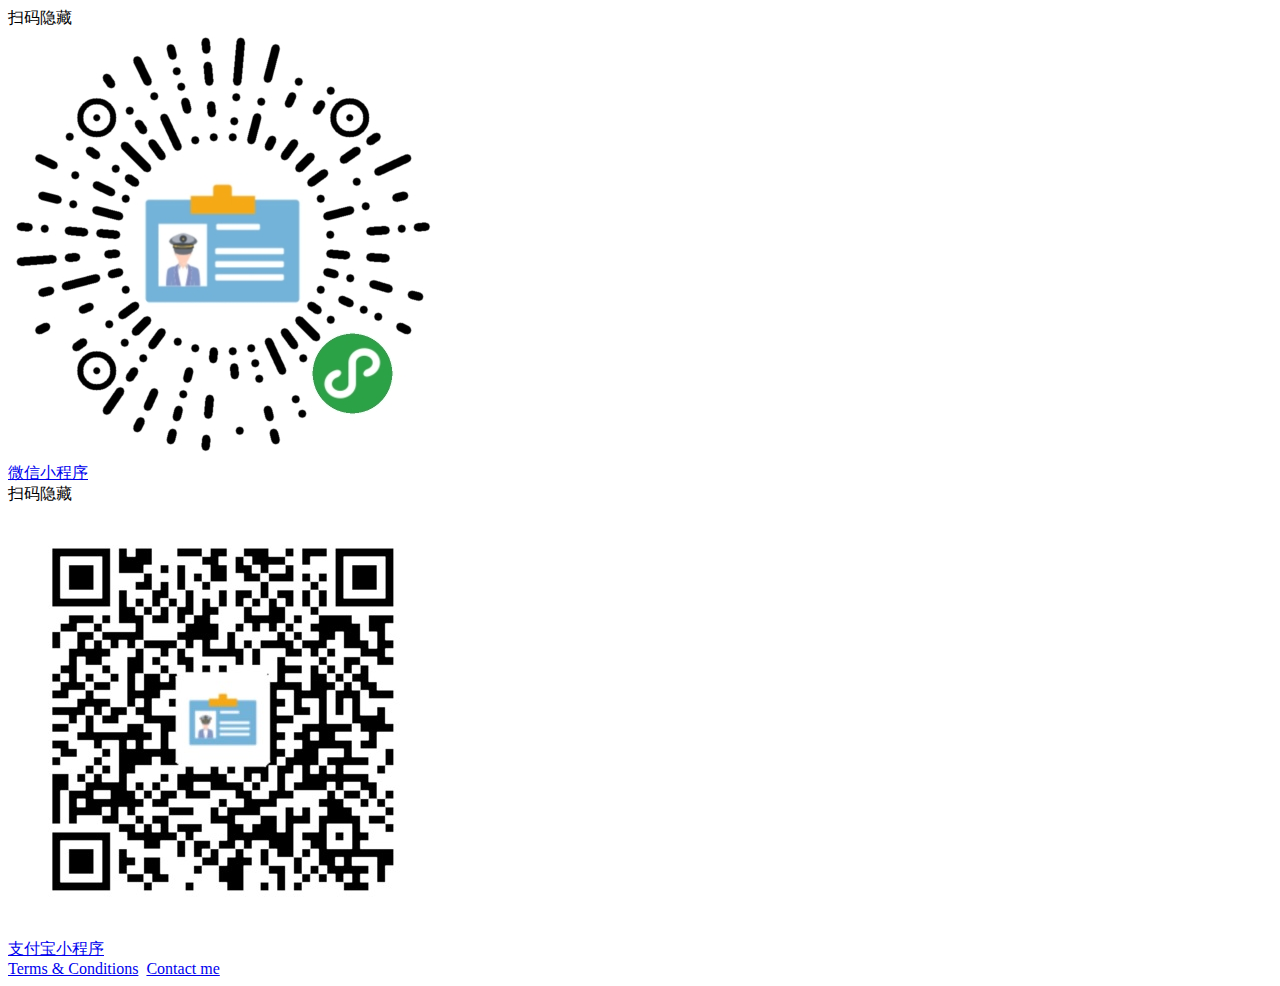
==== index.html @ 6464e04f "Add files via upload" ====
<!DOCTYPE html>
<html lang="en">
<head>
    <meta charset="utf-8">
    <title>Cwamp</title>
    <meta http-equiv="X-UA-Compatible" content="IE=edge">
    <meta name="viewport" content="width=device-width,initial-scale=1.0">
    <link rel="icon" href="https://apps.upcwangying.com/rn/demo/image.57x57.png">
    <link href="https://apps.upcwangying.com/assets/css/app.css" rel="stylesheet" type="text/css" media="all" />
    <link href="https://apps.upcwangying.com/assets/css/demo.css" rel="stylesheet" type="text/css" media="all" />
</head>
<body>
    <div class="wrapper">
        <div class="container">
            <div class="img-container" onmouseenter="onMouseEnter(this)" onmouseleave="onMouseLeave(this)">
                <div id="overlay" class="hidden">
                    <span>扫码隐藏</span>
                </div>
                <img src="./wechat-code.jpg" />
            </div>
            <a href="#" target="_blank" class="title">微信小程序</a>
        </div>
        <div class="container">
            <div class="img-container" onmouseenter="onMouseEnter(this)" onmouseleave="onMouseLeave(this)">
                <div id="overlay" class="hidden">
                    <span>扫码隐藏</span>
                </div>
                <img src="./alipay-code.jpg" />
            </div>
            <a href="#" target="_blank" class="title">支付宝小程序</a>
        </div>
    </div>
    <div class="terms-wrapper">
        <a class="terms" href="./terms-and-conditions.html">Terms &amp; Conditions</a>&nbsp;&nbsp;<a href="mailto:me@upcwangying.com">Contact me</a>
    </div>
</body>
<script type="text/javascript">
    function onMouseEnter(ele) {
        const overlay = ele.firstElementChild;
        overlay.className = "overlay";
    }

    function onMouseLeave(ele) {
        const overlay = ele.firstElementChild;
        overlay.className = "hidden";
    }
</script>
</html>
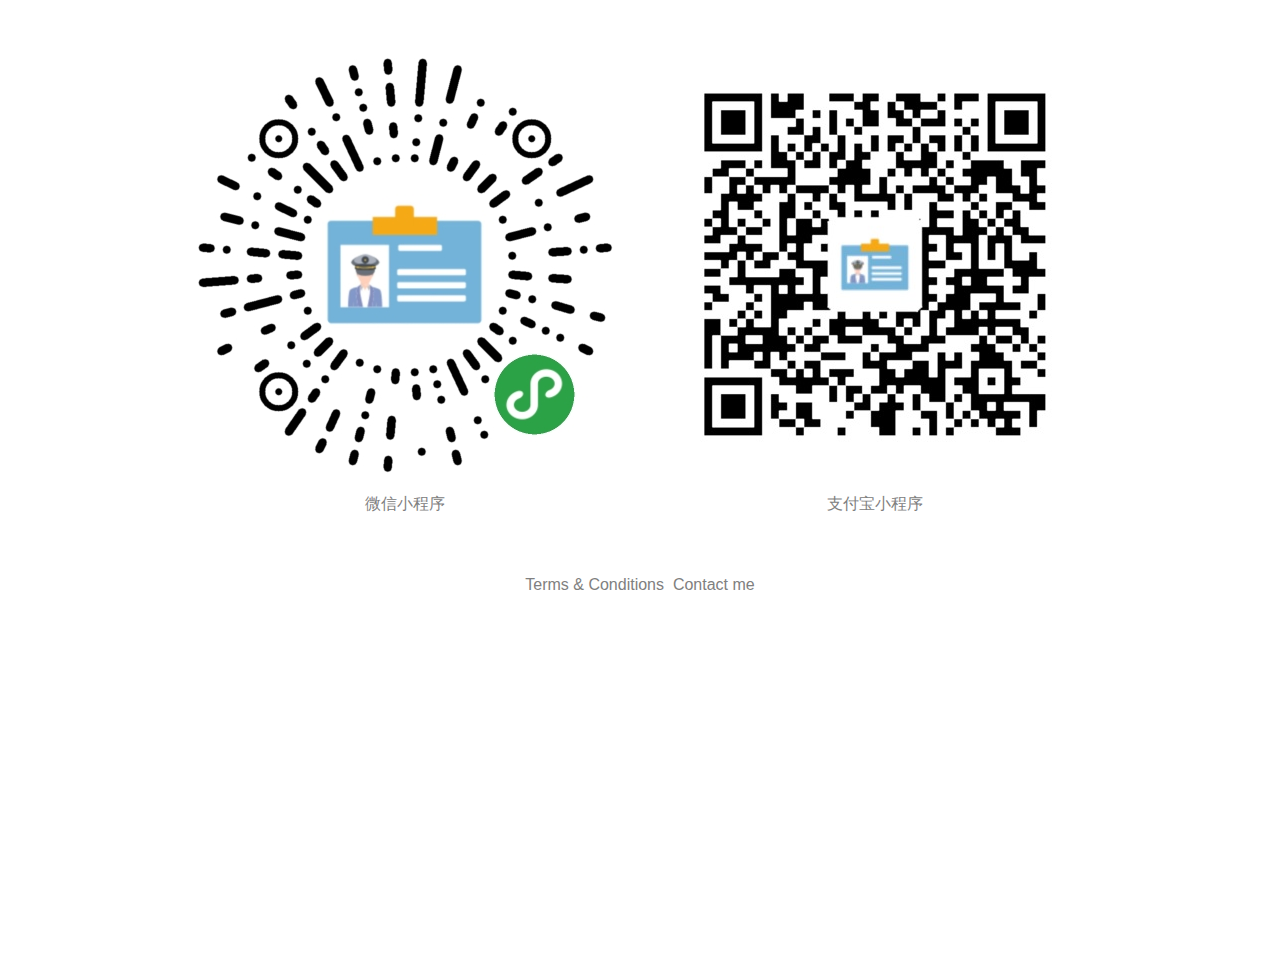
==== commit 19db5638: "Add files via upload" ====
--- a/index.html
+++ b/index.html
@@ -6,8 +6,8 @@
     <meta http-equiv="X-UA-Compatible" content="IE=edge">
     <meta name="viewport" content="width=device-width,initial-scale=1.0">
     <link rel="icon" href="https://apps.upcwangying.com/rn/demo/image.57x57.png">
-    <link href="https://apps.upcwangying.com/assets/css/app.css" rel="stylesheet" type="text/css" media="all" />
-    <link href="https://apps.upcwangying.com/assets/css/demo.css" rel="stylesheet" type="text/css" media="all" />
+    <link href="./app.css" rel="stylesheet" type="text/css" media="all" />
+    <link href="./demo.css" rel="stylesheet" type="text/css" media="all" />
 </head>
 <body>
     <div class="wrapper">
--- a/app.css
+++ b/app.css
@@ -0,0 +1,70 @@
+html, body {
+    font-family: -apple-system, BlinkMacSystemFont, "Segoe UI", Roboto, Helvetica, Arial, sans-serif, "Apple Color Emoji", "Segoe UI Emoji", "Segoe UI Symbol";
+    color: #2c3e50;
+}
+
+body {
+    display: flex;
+    flex-direction: column;
+    align-items: center;
+    margin: 30px;
+    position: relative;
+}
+
+body.dark {
+    background-color: black;
+    color: #c2ccd0;
+}
+
+.btn {
+    align-self: flex-end;
+    position: absolute;
+    top: 20;
+    right: 20;
+}
+
+h1 {
+    text-align: center;
+}
+
+ol {
+    line-height: 2.5em;
+    padding-left: 2em;
+}
+
+ol {
+    list-style: none; 
+    counter-reset: li
+}
+
+li {
+    font-size: 16px;
+}
+
+li::before {
+    counter-increment: li;
+    content: "." counter(li); 
+    color: #808080;
+    display: inline-block; 
+    width: 1em; 
+    margin-left: -1.5em;
+    margin-right: 0.5em; 
+    text-align: right; 
+    direction: rtl
+}
+
+a {
+    color: #808080;
+    text-decoration: none;
+}
+
+a:hover {
+    color: #f47983;
+}
+
+/* @media (prefers-color-scheme: dark) {
+    html, body {
+        background-color: black;
+        color: #c2ccd0;
+    }
+} */--- a/demo.css
+++ b/demo.css
@@ -0,0 +1,62 @@
+body {
+    position: relative;
+    height: 100vh;
+}
+
+.wrapper {
+    display: flex;
+    flex-direction: row;
+    justify-content: center;
+    align-items: center;
+    flex-wrap: wrap;
+    padding: 0 30px;
+}
+
+.container {
+    display: flex;
+    flex-direction: column;
+    justify-content: center;
+    align-items: center;
+    padding: 20px;
+}
+
+.img-container {
+    position: relative;
+}
+
+.overlay {
+    position: absolute;
+    left: 0;
+    right: 0;
+    z-index: 1000;
+    display: flex;
+    justify-content: center;
+    align-items: center;
+    width: 100%;
+    height: 100%;
+    color: #7f8c8d;
+    background-color: #2c3e50f9;
+}
+
+.title {
+    margin-top: 10px;
+}
+
+.hidden {
+    display: none;
+}
+
+.terms-wrapper {
+    /* position: absolute;
+    left: 0;
+    bottom: 0; */
+    display: flex;
+    height: 100px;
+    justify-content: center;
+    align-items: center;
+    width: 100vw;
+}
+
+.terms {
+    text-align: center;
+}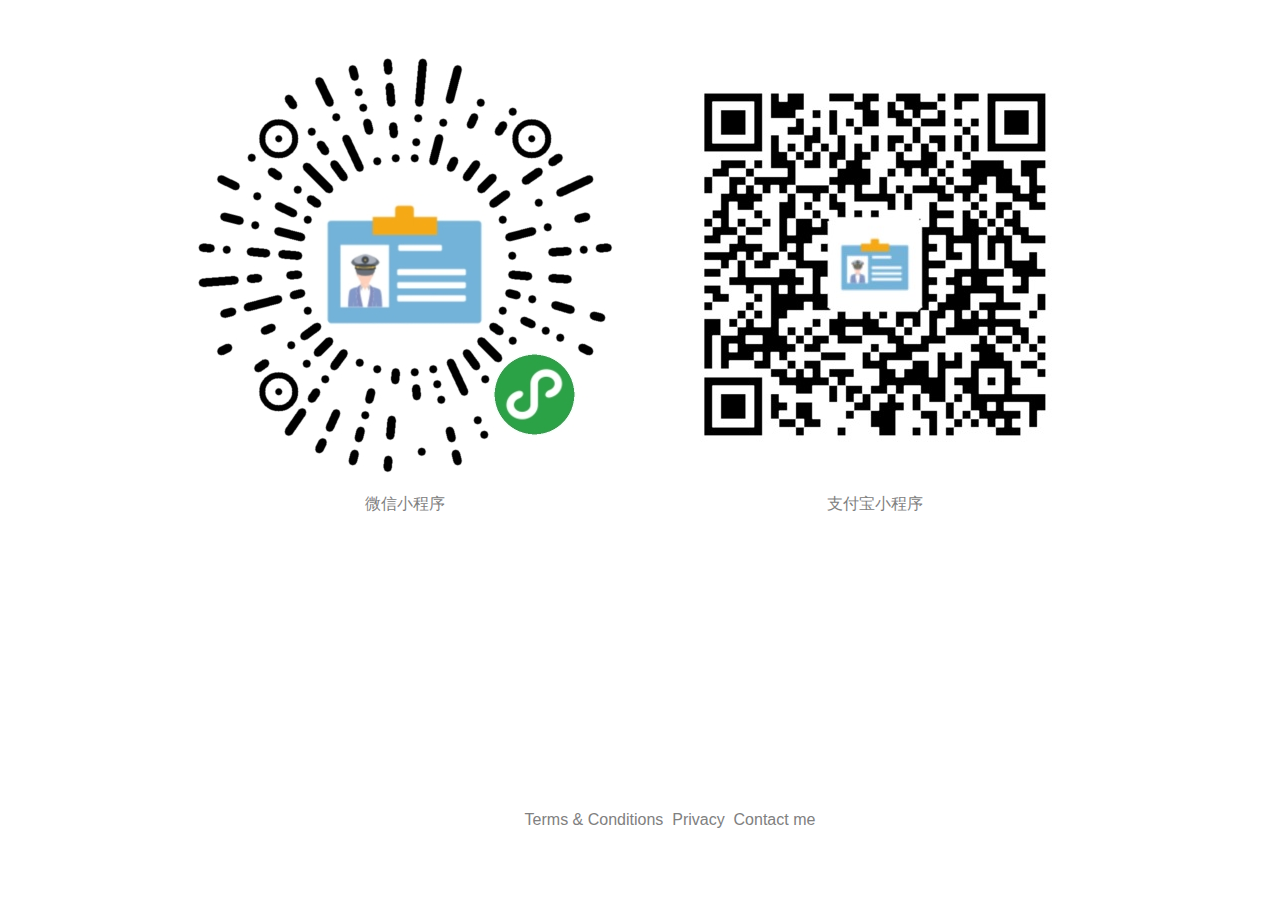
==== commit f69fc07c: "refactor: 代码目录重构" ====
--- a/index.html
+++ b/index.html
@@ -6,8 +6,8 @@
     <meta http-equiv="X-UA-Compatible" content="IE=edge">
     <meta name="viewport" content="width=device-width,initial-scale=1.0">
     <link rel="icon" href="https://apps.upcwangying.com/rn/demo/image.57x57.png">
-    <link href="./app.css" rel="stylesheet" type="text/css" media="all" />
-    <link href="./demo.css" rel="stylesheet" type="text/css" media="all" />
+    <link href="./css/app.css" rel="stylesheet" type="text/css" media="all" />
+    <link href="./css/demo.css" rel="stylesheet" type="text/css" media="all" />
 </head>
 <body>
     <div class="wrapper">
@@ -16,7 +16,7 @@
                 <div id="overlay" class="hidden">
                     <span>扫码隐藏</span>
                 </div>
-                <img src="./wechat-code.jpg" />
+                <img src="./images/wechat-code.jpg" />
             </div>
             <a href="#" target="_blank" class="title">微信小程序</a>
         </div>
@@ -25,13 +25,13 @@
                 <div id="overlay" class="hidden">
                     <span>扫码隐藏</span>
                 </div>
-                <img src="./alipay-code.jpg" />
+                <img src="./images/alipay-code.jpg" />
             </div>
             <a href="#" target="_blank" class="title">支付宝小程序</a>
         </div>
     </div>
     <div class="terms-wrapper">
-        <a class="terms" href="./terms-and-conditions.html">Terms &amp; Conditions</a>&nbsp;&nbsp;<a href="mailto:me@upcwangying.com">Contact me</a>
+        <a class="terms" href="./terms-and-conditions.html">Terms &amp; Conditions</a>&nbsp;&nbsp;<a class="terms" href="./privacy.html">Privacy</a>&nbsp;&nbsp;<a href="mailto:me@upcwangying.com">Contact me</a>
     </div>
 </body>
 <script type="text/javascript">
--- a/css/app.css
+++ b/css/app.css
@@ -0,0 +1,70 @@
+html, body {
+    font-family: -apple-system, BlinkMacSystemFont, "Segoe UI", Roboto, Helvetica, Arial, sans-serif, "Apple Color Emoji", "Segoe UI Emoji", "Segoe UI Symbol";
+    color: #2c3e50;
+}
+
+body {
+    display: flex;
+    flex-direction: column;
+    align-items: center;
+    margin: 30px;
+    position: relative;
+}
+
+body.dark {
+    background-color: black;
+    color: #c2ccd0;
+}
+
+.btn {
+    align-self: flex-end;
+    position: absolute;
+    top: 20;
+    right: 20;
+}
+
+h1 {
+    text-align: center;
+}
+
+ol {
+    line-height: 2.5em;
+    padding-left: 2em;
+}
+
+ol {
+    list-style: none; 
+    counter-reset: li
+}
+
+li {
+    font-size: 16px;
+}
+
+li::before {
+    counter-increment: li;
+    content: "." counter(li); 
+    color: #808080;
+    display: inline-block; 
+    width: 1em; 
+    margin-left: -1.5em;
+    margin-right: 0.5em; 
+    text-align: right; 
+    direction: rtl
+}
+
+a {
+    color: #808080;
+    text-decoration: none;
+}
+
+a:hover {
+    color: #f47983;
+}
+
+/* @media (prefers-color-scheme: dark) {
+    html, body {
+        background-color: black;
+        color: #c2ccd0;
+    }
+} */--- a/css/demo.css
+++ b/css/demo.css
@@ -0,0 +1,62 @@
+body {
+    position: relative;
+    height: calc(100vh - 60px);
+}
+
+.wrapper {
+    display: flex;
+    flex-direction: row;
+    justify-content: center;
+    align-items: center;
+    flex-wrap: wrap;
+    padding: 0 30px;
+}
+
+.container {
+    display: flex;
+    flex-direction: column;
+    justify-content: center;
+    align-items: center;
+    padding: 20px;
+}
+
+.img-container {
+    position: relative;
+}
+
+.overlay {
+    position: absolute;
+    left: 0;
+    right: 0;
+    z-index: 1000;
+    display: flex;
+    justify-content: center;
+    align-items: center;
+    width: 100%;
+    height: 100%;
+    color: #7f8c8d;
+    background-color: #2c3e50f9;
+}
+
+.title {
+    margin-top: 10px;
+}
+
+.hidden {
+    display: none;
+}
+
+.terms-wrapper {
+    position: absolute;
+    left: 0;
+    bottom: 0;
+    display: flex;
+    height: 100px;
+    justify-content: center;
+    align-items: center;
+    width: 100vw;
+}
+
+.terms {
+    text-align: center;
+}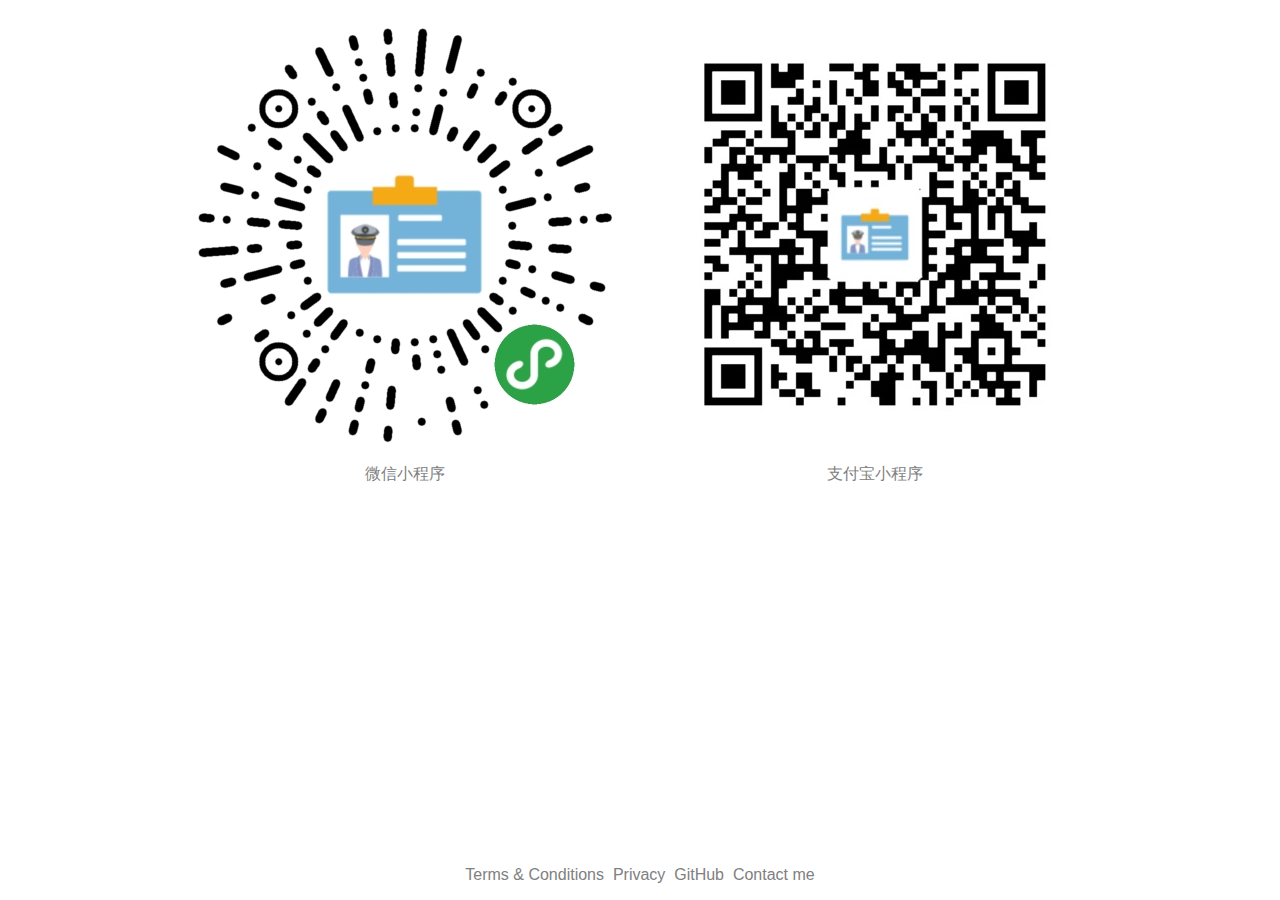
==== commit 57a32cec: "style: 修改样式" ====
--- a/index.html
+++ b/index.html
@@ -1,48 +1,51 @@
-<!DOCTYPE html>
-<html lang="en">
-<head>
-    <meta charset="utf-8">
-    <title>Cwamp</title>
-    <meta http-equiv="X-UA-Compatible" content="IE=edge">
-    <meta name="viewport" content="width=device-width,initial-scale=1.0">
-    <link rel="icon" href="https://apps.upcwangying.com/rn/demo/image.57x57.png">
-    <link href="./css/app.css" rel="stylesheet" type="text/css" media="all" />
-    <link href="./css/demo.css" rel="stylesheet" type="text/css" media="all" />
-</head>
-<body>
-    <div class="wrapper">
-        <div class="container">
-            <div class="img-container" onmouseenter="onMouseEnter(this)" onmouseleave="onMouseLeave(this)">
-                <div id="overlay" class="hidden">
-                    <span>扫码隐藏</span>
-                </div>
-                <img src="./images/wechat-code.jpg" />
-            </div>
-            <a href="#" target="_blank" class="title">微信小程序</a>
-        </div>
-        <div class="container">
-            <div class="img-container" onmouseenter="onMouseEnter(this)" onmouseleave="onMouseLeave(this)">
-                <div id="overlay" class="hidden">
-                    <span>扫码隐藏</span>
-                </div>
-                <img src="./images/alipay-code.jpg" />
-            </div>
-            <a href="#" target="_blank" class="title">支付宝小程序</a>
-        </div>
-    </div>
-    <div class="terms-wrapper">
-        <a class="terms" href="./terms-and-conditions.html">Terms &amp; Conditions</a>&nbsp;&nbsp;<a class="terms" href="./privacy.html">Privacy</a>&nbsp;&nbsp;<a href="mailto:me@upcwangying.com">Contact me</a>
-    </div>
-</body>
-<script type="text/javascript">
-    function onMouseEnter(ele) {
-        const overlay = ele.firstElementChild;
-        overlay.className = "overlay";
-    }
-
-    function onMouseLeave(ele) {
-        const overlay = ele.firstElementChild;
-        overlay.className = "hidden";
-    }
-</script>
-</html>
+<!DOCTYPE html>
+<html lang="en">
+<head>
+    <meta charset="utf-8">
+    <title>Cwamp</title>
+    <meta http-equiv="X-UA-Compatible" content="IE=edge">
+    <meta name="viewport" content="width=device-width,initial-scale=1.0">
+    <link rel="icon" href="https://apps.upcwangying.com/rn/demo/image.57x57.png">
+    <link href="./css/app.css" rel="stylesheet" type="text/css" media="all" />
+    <link href="./css/demo.css" rel="stylesheet" type="text/css" media="all" />
+</head>
+<body>
+    <div class="wrapper">
+        <div class="container">
+            <div class="img-container" onmouseenter="onMouseEnter(this)" onmouseleave="onMouseLeave(this)">
+                <div id="overlay" class="hidden">
+                    <span>扫码隐藏</span>
+                </div>
+                <img src="./images/wechat-code.jpg" />
+            </div>
+            <a href="#" class="title">微信小程序</a>
+        </div>
+        <div class="container">
+            <div class="img-container" onmouseenter="onMouseEnter(this)" onmouseleave="onMouseLeave(this)">
+                <div id="overlay" class="hidden">
+                    <span>扫码隐藏</span>
+                </div>
+                <img src="./images/alipay-code.jpg" />
+            </div>
+            <a href="#" class="title">支付宝小程序</a>
+        </div>
+    </div>
+    <div class="terms-wrapper">
+        <a class="terms" href="./terms-and-conditions.html" target="_blank">Terms &amp; Conditions</a>&nbsp;&nbsp;
+        <a class="terms" href="./privacy.html" target="_blank">Privacy</a>&nbsp;&nbsp;
+        <a class="terms" href="https://github.com/cwamp" target="_blank">GitHub</a>&nbsp;&nbsp;
+        <a href="mailto:me@upcwangying.com">Contact me</a>
+    </div>
+</body>
+<script type="text/javascript">
+    function onMouseEnter(ele) {
+        const overlay = ele.firstElementChild;
+        overlay.className = "overlay";
+    }
+
+    function onMouseLeave(ele) {
+        const overlay = ele.firstElementChild;
+        overlay.className = "hidden";
+    }
+</script>
+</html>
--- a/css/app.css
+++ b/css/app.css
@@ -1,70 +1,70 @@
-html, body {
-    font-family: -apple-system, BlinkMacSystemFont, "Segoe UI", Roboto, Helvetica, Arial, sans-serif, "Apple Color Emoji", "Segoe UI Emoji", "Segoe UI Symbol";
-    color: #2c3e50;
-}
-
-body {
-    display: flex;
-    flex-direction: column;
-    align-items: center;
-    margin: 30px;
-    position: relative;
-}
-
-body.dark {
-    background-color: black;
-    color: #c2ccd0;
-}
-
-.btn {
-    align-self: flex-end;
-    position: absolute;
-    top: 20;
-    right: 20;
-}
-
-h1 {
-    text-align: center;
-}
-
-ol {
-    line-height: 2.5em;
-    padding-left: 2em;
-}
-
-ol {
-    list-style: none; 
-    counter-reset: li
-}
-
-li {
-    font-size: 16px;
-}
-
-li::before {
-    counter-increment: li;
-    content: "." counter(li); 
-    color: #808080;
-    display: inline-block; 
-    width: 1em; 
-    margin-left: -1.5em;
-    margin-right: 0.5em; 
-    text-align: right; 
-    direction: rtl
-}
-
-a {
-    color: #808080;
-    text-decoration: none;
-}
-
-a:hover {
-    color: #f47983;
-}
-
-/* @media (prefers-color-scheme: dark) {
-    html, body {
-        background-color: black;
-        color: #c2ccd0;
-    }
+html, body {
+    font-family: -apple-system, BlinkMacSystemFont, "Segoe UI", Roboto, Helvetica, Arial, sans-serif, "Apple Color Emoji", "Segoe UI Emoji", "Segoe UI Symbol";
+    color: #2c3e50;
+}
+
+body {
+    display: flex;
+    flex-direction: column;
+    align-items: center;
+    margin: 30px;
+    position: relative;
+}
+
+body.dark {
+    background-color: black;
+    color: #c2ccd0;
+}
+
+.btn {
+    align-self: flex-end;
+    position: absolute;
+    top: 20;
+    right: 20;
+}
+
+h1 {
+    text-align: center;
+}
+
+ol {
+    line-height: 2.5em;
+    padding-left: 2em;
+}
+
+ol {
+    list-style: none; 
+    counter-reset: li
+}
+
+li {
+    font-size: 16px;
+}
+
+li::before {
+    counter-increment: li;
+    content: "." counter(li); 
+    color: #808080;
+    display: inline-block; 
+    width: 1em; 
+    margin-left: -1.5em;
+    margin-right: 0.5em; 
+    text-align: right; 
+    direction: rtl
+}
+
+a {
+    color: #808080;
+    text-decoration: none;
+}
+
+a:hover {
+    color: #f47983;
+}
+
+/* @media (prefers-color-scheme: dark) {
+    html, body {
+        background-color: black;
+        color: #c2ccd0;
+    }
 } */--- a/css/demo.css
+++ b/css/demo.css
@@ -1,62 +1,65 @@
-body {
-    position: relative;
-    height: calc(100vh - 60px);
-}
-
-.wrapper {
-    display: flex;
-    flex-direction: row;
-    justify-content: center;
-    align-items: center;
-    flex-wrap: wrap;
-    padding: 0 30px;
-}
-
-.container {
-    display: flex;
-    flex-direction: column;
-    justify-content: center;
-    align-items: center;
-    padding: 20px;
-}
-
-.img-container {
-    position: relative;
-}
-
-.overlay {
-    position: absolute;
-    left: 0;
-    right: 0;
-    z-index: 1000;
-    display: flex;
-    justify-content: center;
-    align-items: center;
-    width: 100%;
-    height: 100%;
-    color: #7f8c8d;
-    background-color: #2c3e50f9;
-}
-
-.title {
-    margin-top: 10px;
-}
-
-.hidden {
-    display: none;
-}
-
-.terms-wrapper {
-    position: absolute;
-    left: 0;
-    bottom: 0;
-    display: flex;
-    height: 100px;
-    justify-content: center;
-    align-items: center;
-    width: 100vw;
-}
-
-.terms {
-    text-align: center;
+body {
+    position: relative;
+    height: 100vh;
+    padding: 0;
+    margin: 0;
+}
+
+.wrapper {
+    display: flex;
+    flex-direction: row;
+    justify-content: center;
+    align-items: center;
+    flex-wrap: wrap;
+    padding: 0 30px;
+}
+
+.container {
+    display: flex;
+    flex-direction: column;
+    justify-content: center;
+    align-items: center;
+    padding: 20px;
+}
+
+.img-container {
+    position: relative;
+}
+
+.overlay {
+    position: absolute;
+    left: 0;
+    right: 0;
+    z-index: 1000;
+    display: flex;
+    justify-content: center;
+    align-items: center;
+    width: 100%;
+    height: 100%;
+    color: #7f8c8d;
+    background-color: #2c3e50f9;
+}
+
+.title {
+    margin-top: 10px;
+}
+
+.hidden {
+    display: none;
+}
+
+.terms-wrapper {
+    position: absolute;
+    left: 0;
+    bottom: 0;
+    display: flex;
+    height: 50px;
+    line-height: 50px;
+    justify-content: center;
+    align-items: center;
+    width: 100vw;
+}
+
+.terms {
+    text-align: center;
 }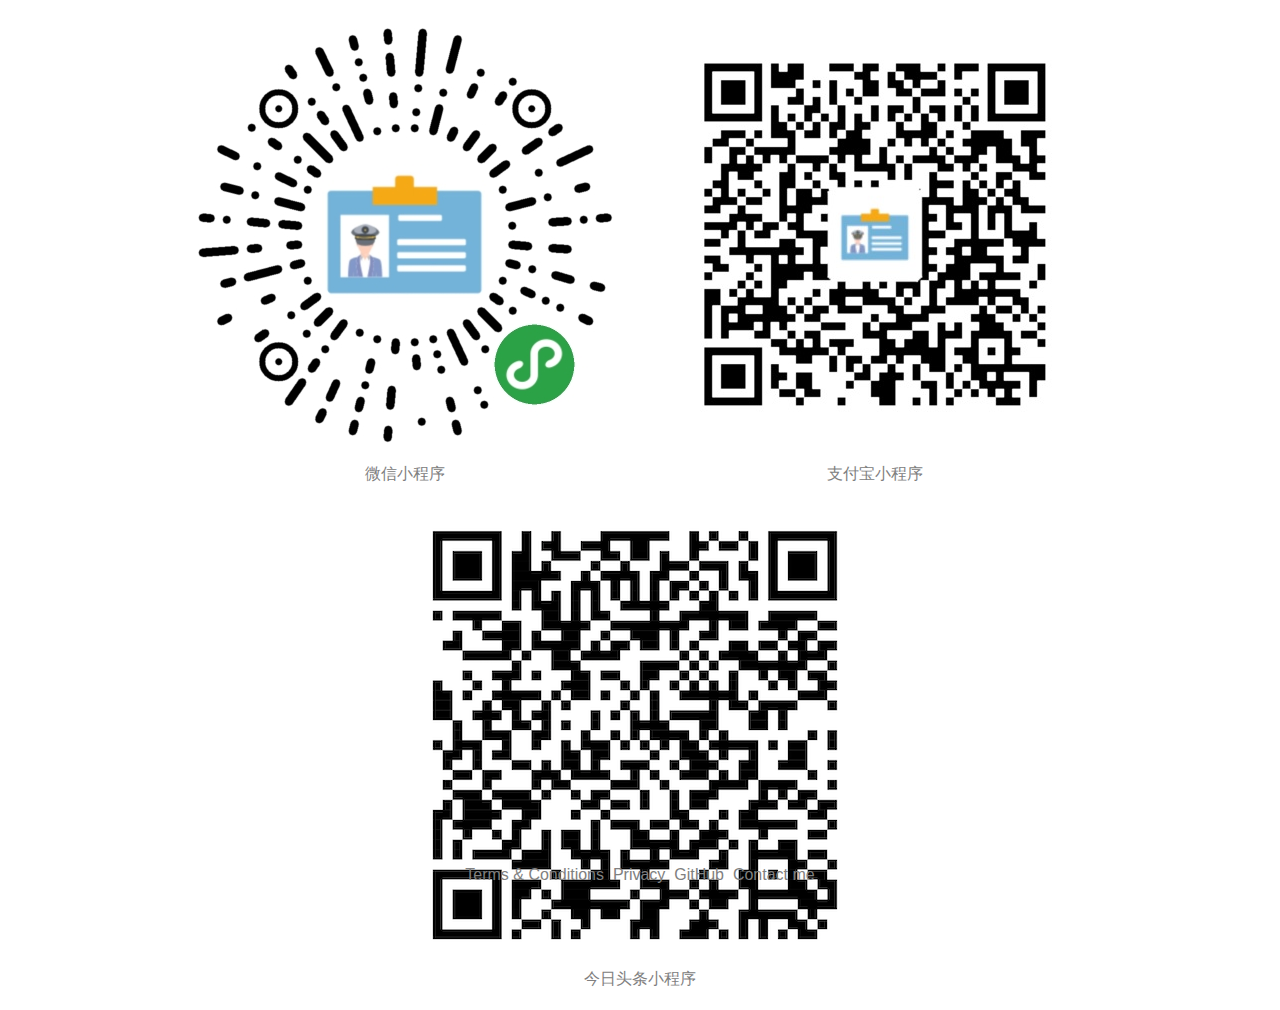
==== commit 75845896: "feat: 新增头条小程序二维码" ====
--- a/index.html
+++ b/index.html
@@ -29,6 +29,15 @@
             </div>
             <a href="#" class="title">支付宝小程序</a>
         </div>
+        <div class="container">
+            <div class="img-container" onmouseenter="onMouseEnter(this)" onmouseleave="onMouseLeave(this)">
+                <div id="overlay" class="hidden">
+                    <span>扫码隐藏</span>
+                </div>
+                <img src="./images/toutiao-code.png" />
+            </div>
+            <a href="#" class="title">今日头条小程序</a>
+        </div>
     </div>
     <div class="terms-wrapper">
         <a class="terms" href="./terms-and-conditions.html" target="_blank">Terms &amp; Conditions</a>&nbsp;&nbsp;
